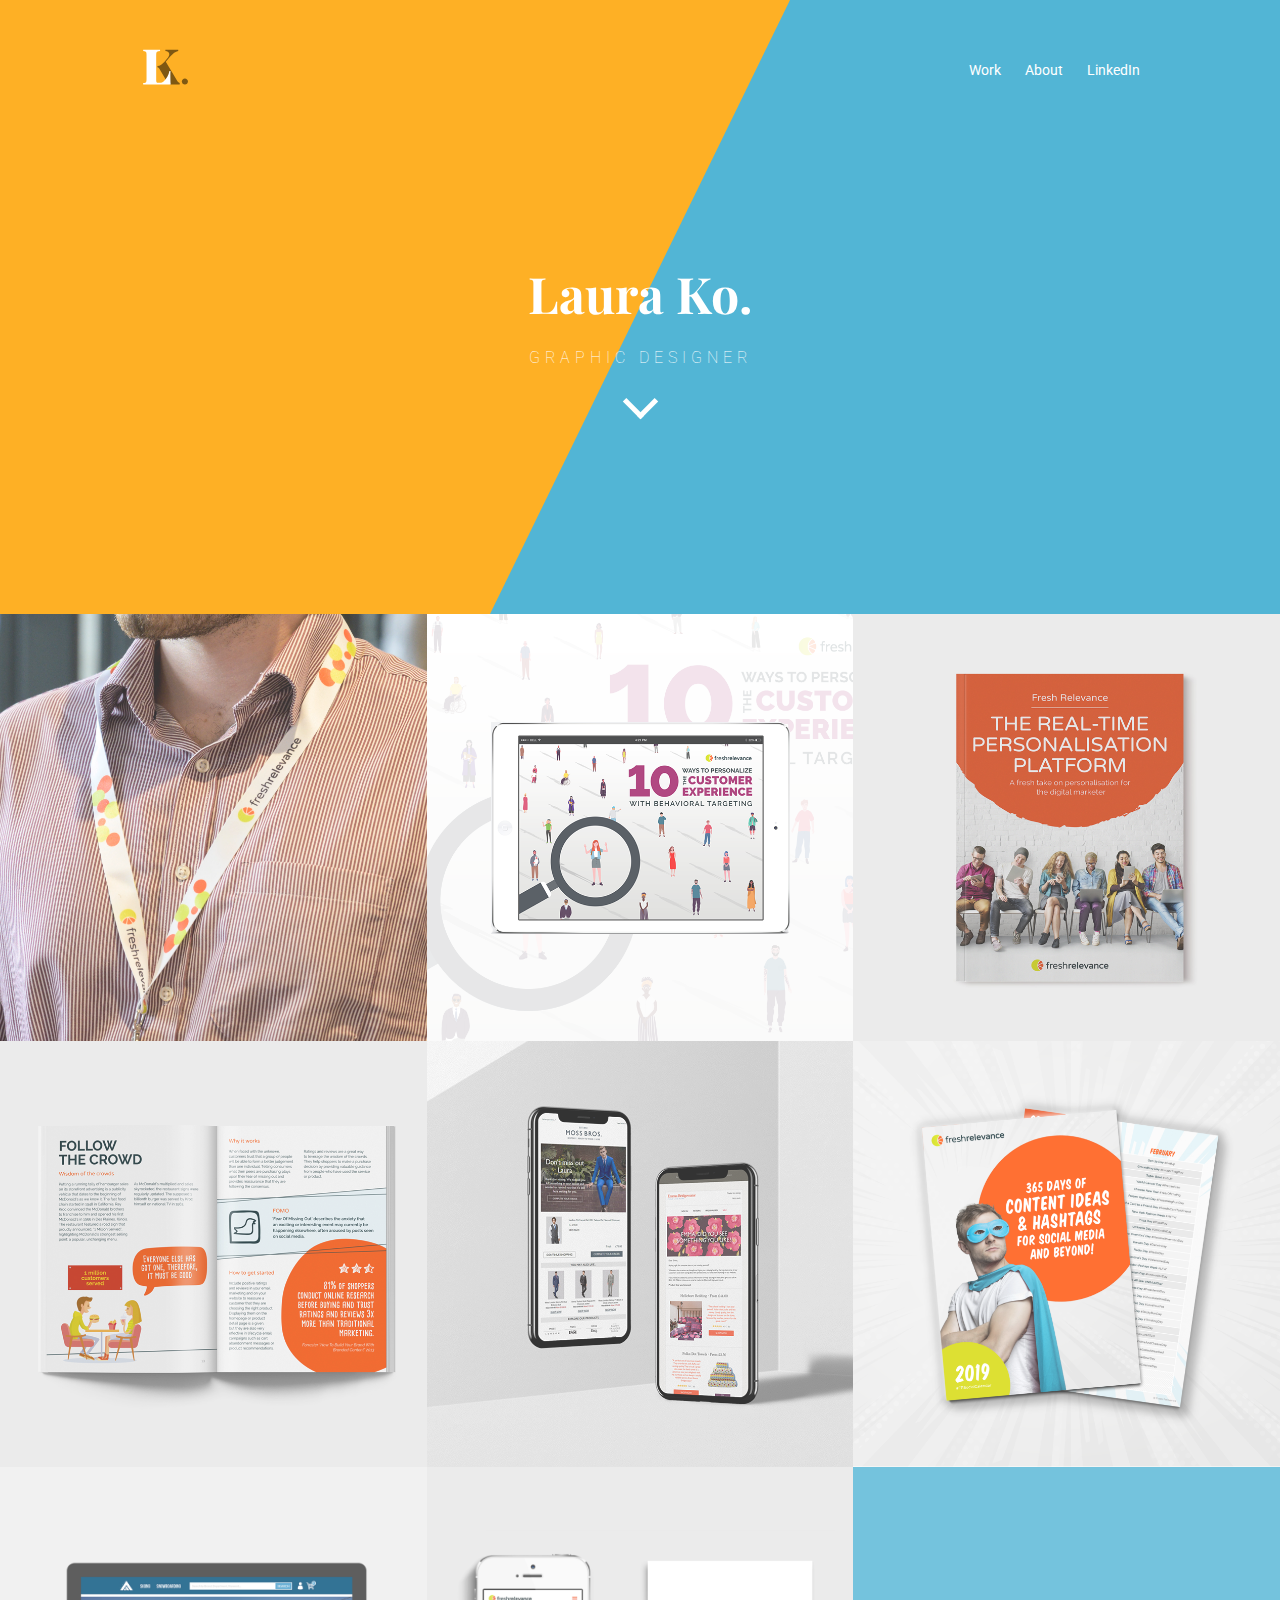
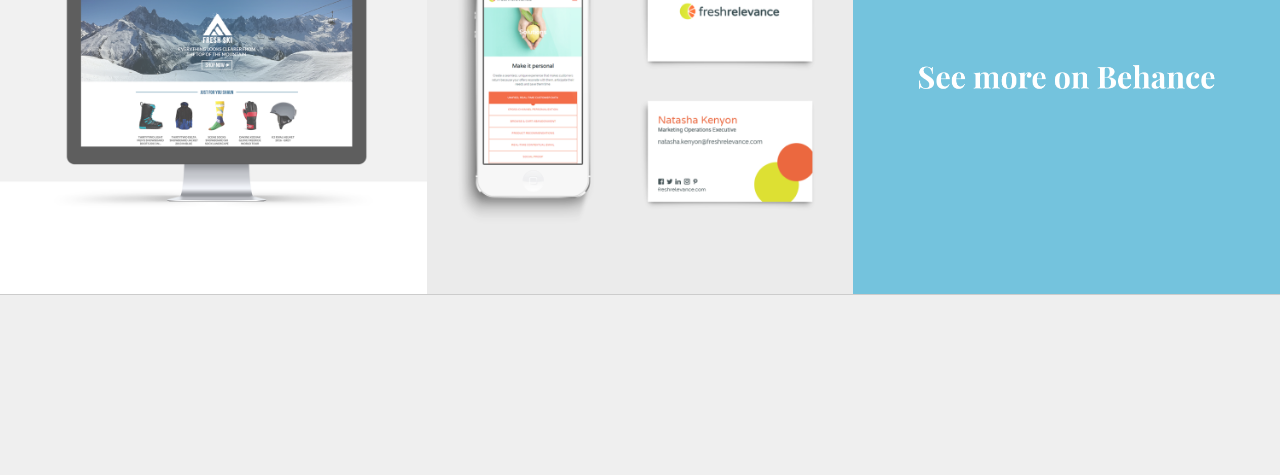
==== index.html @ 440d7120 "Update index.html" ====
<html>
  <head>
    <meta name="viewport" content="width=device-width, initial-scale=1.0">
    <link rel="stylesheet" type="text/css" href="style.css?822504">
    <title>Laura Ko</title>


      <script type="application/x-javascript" src="./laurako.js?245245"></script>


  </head>
  <body>


    <header class="big-header">
        <nav>
            <div class="left">
              <a class="title" href="/"><img src="./images/logo.svg" height="50%"/></a>
            </div>
            <div class="right">
              <ul>
                <li><a href="/">Work</a></li>
                <li><a href="/about">About</a></li>
                <li><a target="_blank" href="https://www.linkedin.com/in/lauradilley/">LinkedIn</a></li>
              </ul>
            </div>
          </nav>
      <h1>Laura Ko.</h1>
      <p class="bigkern">GRAPHIC DESIGNER</p>
      <a href="#" onclick="scrollToView();return false;"><i class="down"></i></a>
    </header>

    <main class="big">
      <div id="posts" class="grid">
	<a href="projects/fresh-ideas-live/"><img src="images/Event-Square.png" /></a>
	<a href="projects/10-ways/"><img src="images/10WaysTo-Square.png" /></a>
        <a href="projects/fresh-relevance-brochure/"><img src="images/Brochure-Square.png" /></a>
        <a href="projects/ebook-and-report-designs/"><img src="images/eBook-Square.png" /></a>
	<a href="projects/email/"><img src="images/Emails-Square.png" /></a>
	<a href="projects/calendar/"><img src="images/Calendar-Square.png" /></a>
        <a href="projects/fresh-ski/"><img src="images/Fresh-Ski-Square.png" /></a>
        <a href="projects/fresh-relevance/"><img src="images/FreshRelevance-Square.png" /></a>
       
       
        <a target="_blank" href="https://www.linkedin.com/in/lauradilley/"><img src="images/behance-square.png" /></a>
      </div>
    </main>

    <footer>
	    <p>Website created by <a target="_blank" href="https://dilley.io">Bobby Dilley</a>.</p>
    </footer>
  </body>
</html>
---- style.css ----
@import url('https://fonts.googleapis.com/css?family=Roboto:300,400,500&display=swap');
@import url('https://fonts.googleapis.com/css?family=Playfair+Display:400,700&display=swap');
body {
  margin:0px 0px 180px 0px;
  padding:0;
  font-family: 'Roboto', sans-serif;
  color:#525252;
  background-color:#efefef;
}

header h1 {
  font-family: 'Playfair Display', serif;


  display:block;
  color:#FFF;
  font-size:50px;
  font-weight:400;
  margin-bottom:0;

}
h2 {
  font-size: 18px;
}

.button {
  border:1px solid #fff;
  border-radius:3px;
  padding:10px;
  text-decoration:none;
  color:#fff;
  margin-top:15px;
  display:inline-block;
  font-size:14px;
}

.button:hover {
  text-decoration:none;
  background-color:#fff;
  color:#525252;
}

header {
  overflow:hidden;
  margin:0;
  background-color:#2086D4;
  display:block;
  width:1000px;
  padding-left:calc(50% - 500px);
  padding-right:calc(50% - 500px);
  color:#FFF;
  background-repeat:no-repeat;
  background-size:cover;
}

.big-header {
  padding-bottom:200px;
}

a.title img {
  margin-top:17px;
}

a.title:hover {
  border:0;
}

header.big-header h1 {
  margin-top:20px;
}

a {
  color:#2086D4;
  text-decoration:none;
}

a:hover {
  text-decoration:underline;
}

footer {
  width:100%;
  margin:0px 0px 60px 0px;
  display:block;
  position:fixed;
  bottom:0px;
  z-index: -1;
}
footer>p {
  font-size:14px;
  text-align: center;
}

nav {
  height:80px;
  line-height:80px;
}

header h1 {
  margin-top:0;
  font-weight:700;
}

header p {
  font-weight:100;
  letter-spacing:2px;
}

.bigkern {
  letter-spacing:5px;
}


nav .title {
  font-family: 'Roboto Slab', serif;
  font-size:18px;
}


section.rule {
  border-top:1px solid #efefef;
  padding-top:60px;
  margin-top:60px;
  margin-bottom:60px;
}

nav ul {
  list-style:none;
  margin:0;
  padding:0;
  display:inline-block;
}

nav li {
  display:inline;
  margin-left:20px;
}

nav a {
  color:inherit;
  text-decoration:none;
  font-size:14px;
  padding-bottom:5px;
}

nav a:hover {
  text-decoration:none;
  border-bottom:3px solid #fff;
}


header {
  padding-top:30px;
  padding-bottom:140px;
  text-align:center;
}

header.big-header h1 {
  padding-top:130px;
}

header h1 {
  padding-top:35px;
  padding-bottom:0;
}

header.small_header {
  padding-bottom:70px;
}

main {
  width:1000px;
  padding-left:calc(50% - 500px);
  padding-right:calc(50% - 500px);

  padding-top:40px;
  background-color:#fff;
  padding-bottom:20px;
  border-bottom:1px solid #ccc;
}

main section {
  width:800px;
  margin:auto;
  margin-top:100px;
  margin-bottom:100px;
}

p {
  line-height:30px;
}

.text_center {
  text-align:center;
}

.text_right {
  text-align:right;
}

main img {
  width:100%;
  margin-top:5px;
  margin-bottom:5px;
}

.left {
  float:left;
  text-align:left;
  width:48%;
  display:inline;
}

.right {
  float:right;
  text-align:right;
  width:48%;
  display:inline;
}

.big {
  width:100%;
  margin:0;
  padding:0;
  background-color:#fff;
}

.grid img {
  margin:0;
  padding:0;
  width:100%;
  opacity:0.8;
  transition: opacity .25s ease-in-out;
   -moz-transition: opacity .25s ease-in-out;
   -webkit-transition: opacity .25s ease-in-out;
}


.grid img:hover {
  opacity:1;
}

.grid {
  display: grid;
  grid-template-columns: auto auto auto;
  grid-gap:0;
  align-items: stretch;
}

@media only screen and (max-width: 1050px) {
  header, main, footer, nav, section, main section {
    padding-left:0;
    padding-right:0;
    margin-left:0;
    margin-right:0;
    width:90%;
    padding-left:5%;
    padding-right:5%;
    height:auto;
  }

  header {
    padding-top:40px;
    padding-bottom:70px;
  }

  .left {
    display:none;
    float:none;
   text-align:center !important;
   margin:0;
   padding:0;
   display:block;
    width:100%;
    padding-top:20px;
    margin-bottom:10px;
  }

  .left img{
    width:50px;
    padding:0;
    margin:0;
    height:auto;
  }

  nav {
   padding-top:20px;
   padding-bottom:30px;
	line-height:inherit;
  }

  .right {
	  float:none;
	  text-align:center !important;
	  margin:0;
	  padding:0;
	  display:block;
    width:100%;
    padding-top:20px;
    margin-bottom:10px;
  }

  nav li {
    margin-left:10px;
    margin-right:10px;
  }
  .grid {
    grid-template-columns:auto;
  }

  header.big-header h1 {
    padding-top:20px;
  }

  header h1 {
    padding-top:10px;
  }
}

i {
  border: solid white;
  border-width: 0px 5px 5px 0;
  display: inline-block;
  padding: 10px;
}

.down {
  transform: rotate(45deg);
  -webkit-transform: rotate(45deg);
}
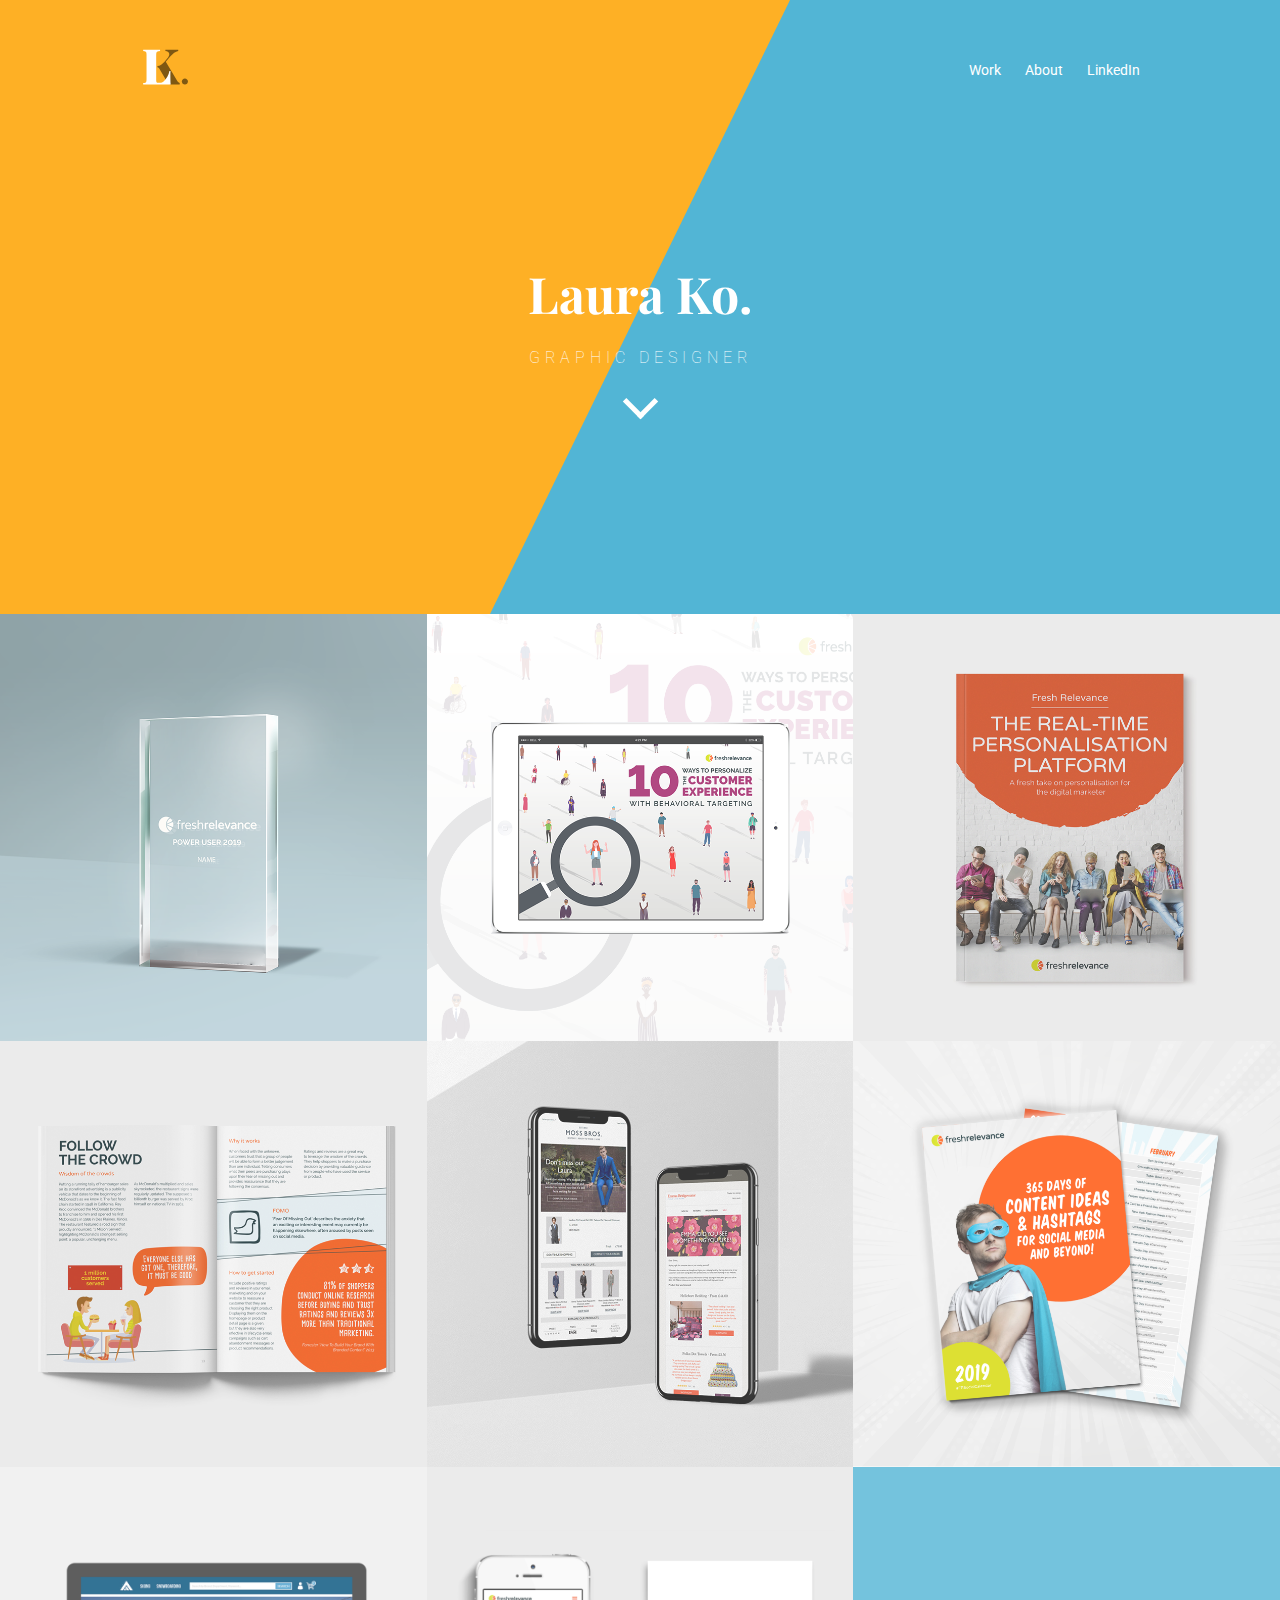
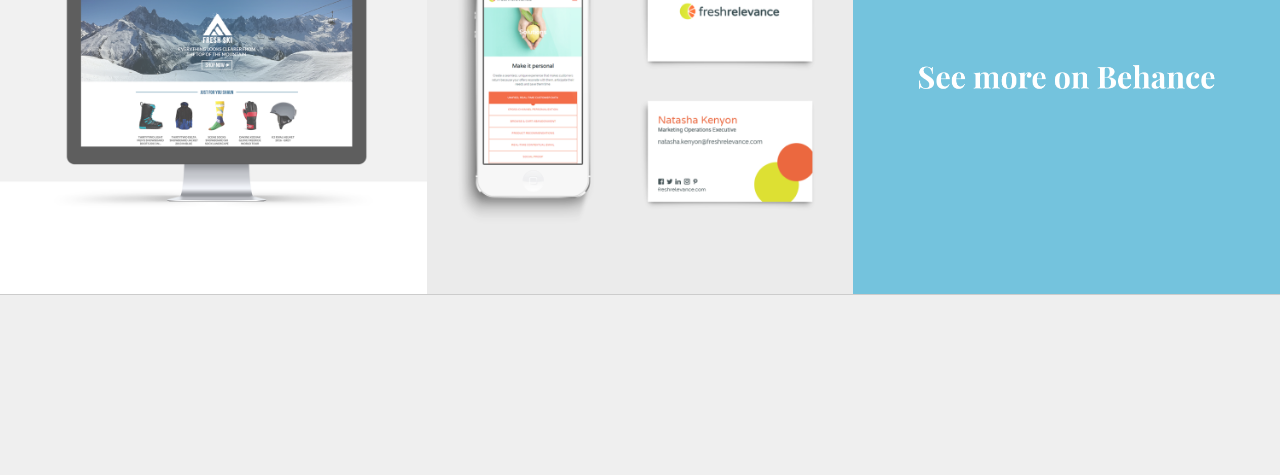
==== commit 46636c29: "Update index.html" ====
--- a/index.html
+++ b/index.html
@@ -32,7 +32,7 @@
 
     <main class="big">
       <div id="posts" class="grid">
-	<a href="projects/fresh-ideas-live/"><img src="images/Event-Square.png" /></a>
+	<a href="projects/fresh-ideas-live/"><img src="images/Awards-Square.png" /></a>
 	<a href="projects/10-ways/"><img src="images/10WaysTo-Square.png" /></a>
         <a href="projects/fresh-relevance-brochure/"><img src="images/Brochure-Square.png" /></a>
         <a href="projects/ebook-and-report-designs/"><img src="images/eBook-Square.png" /></a>
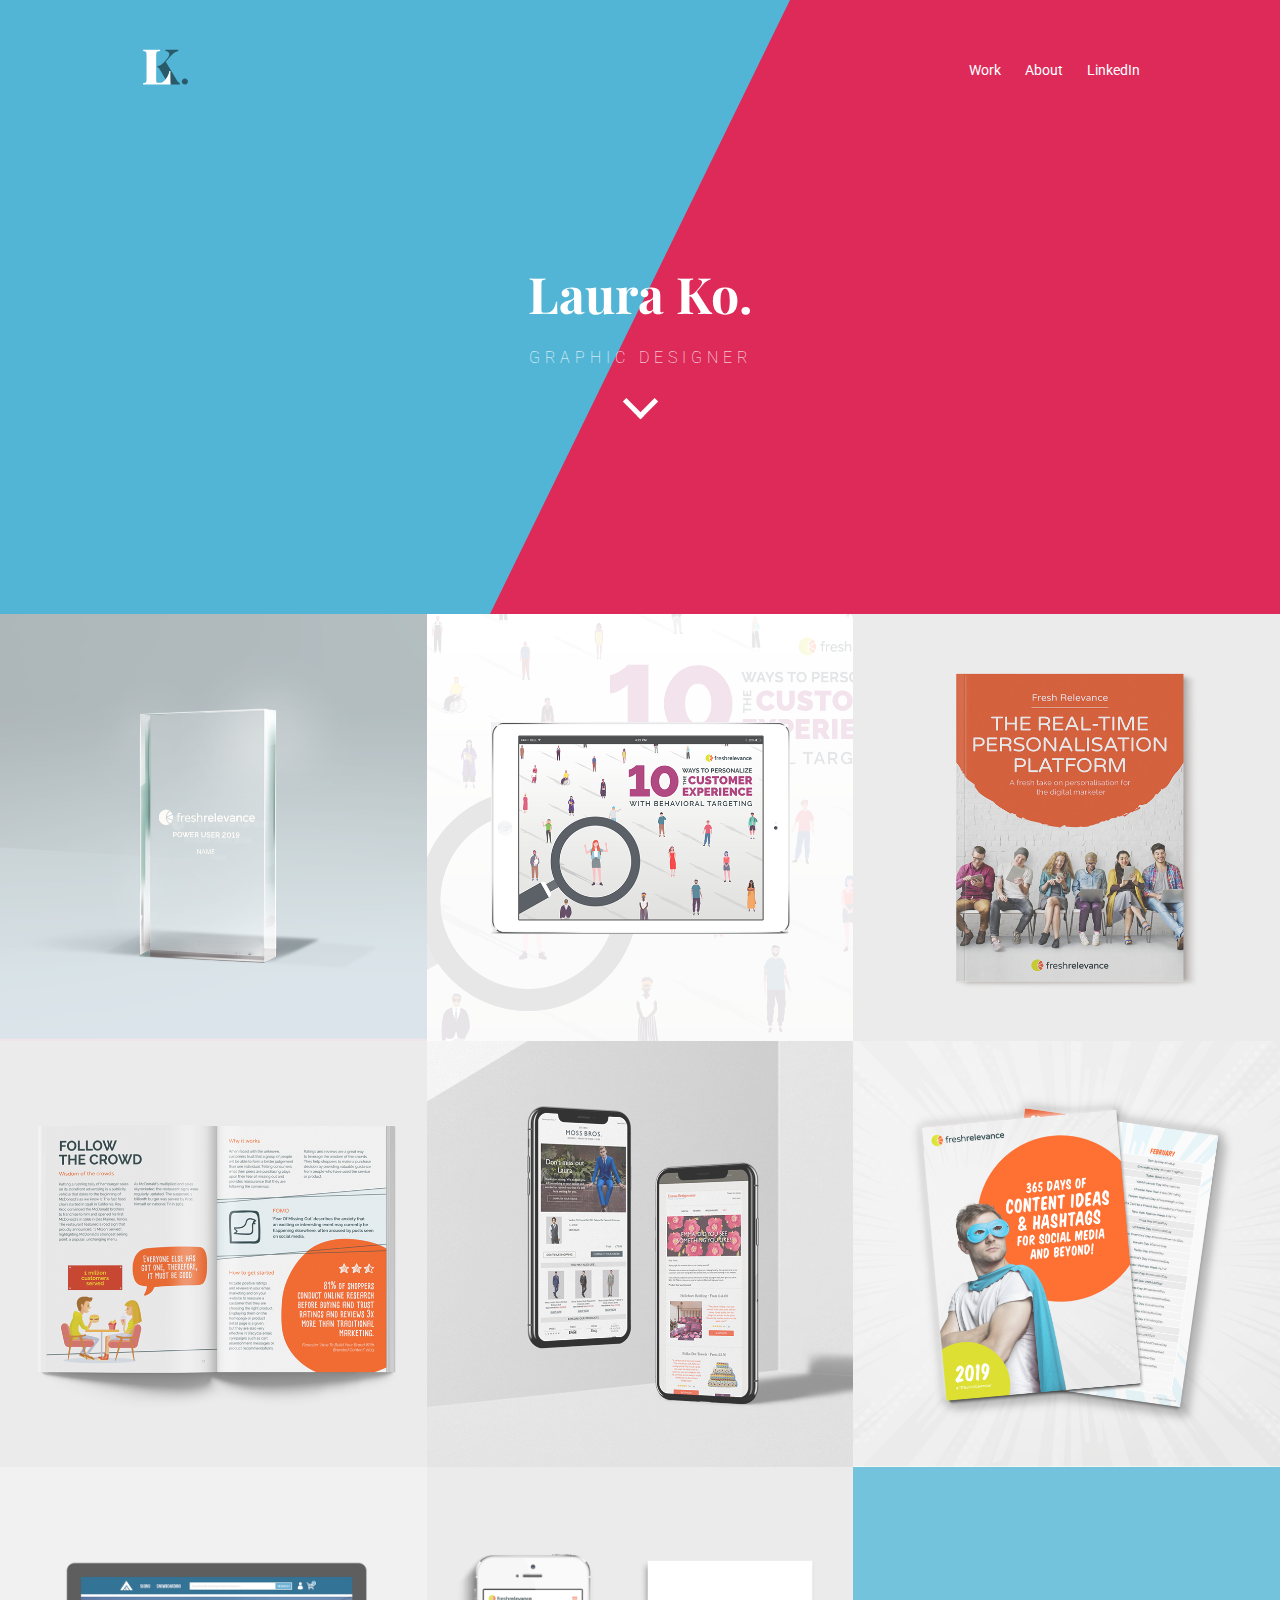
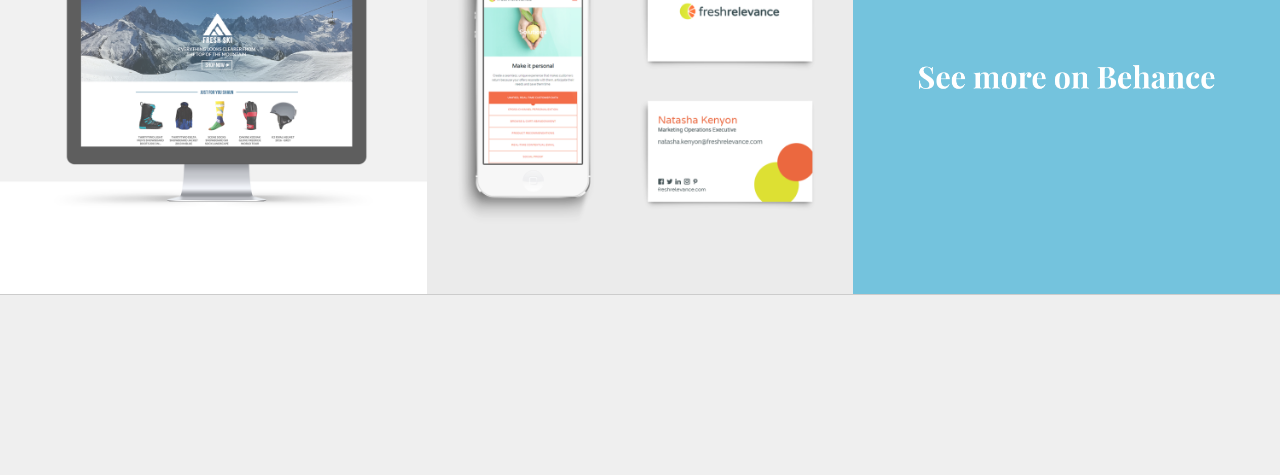
==== commit dc6a2d87: "Update index.html" ====
--- a/index.html
+++ b/index.html
@@ -32,7 +32,7 @@
 
     <main class="big">
       <div id="posts" class="grid">
-	<a href="projects/fresh-ideas-live/"><img src="images/Awards-Square.png" /></a>
+	<a href="projects/fresh-ideas-live/"><img src="images/Award-Square.png" /></a>
 	<a href="projects/10-ways/"><img src="images/10WaysTo-Square.png" /></a>
         <a href="projects/fresh-relevance-brochure/"><img src="images/Brochure-Square.png" /></a>
         <a href="projects/ebook-and-report-designs/"><img src="images/eBook-Square.png" /></a>
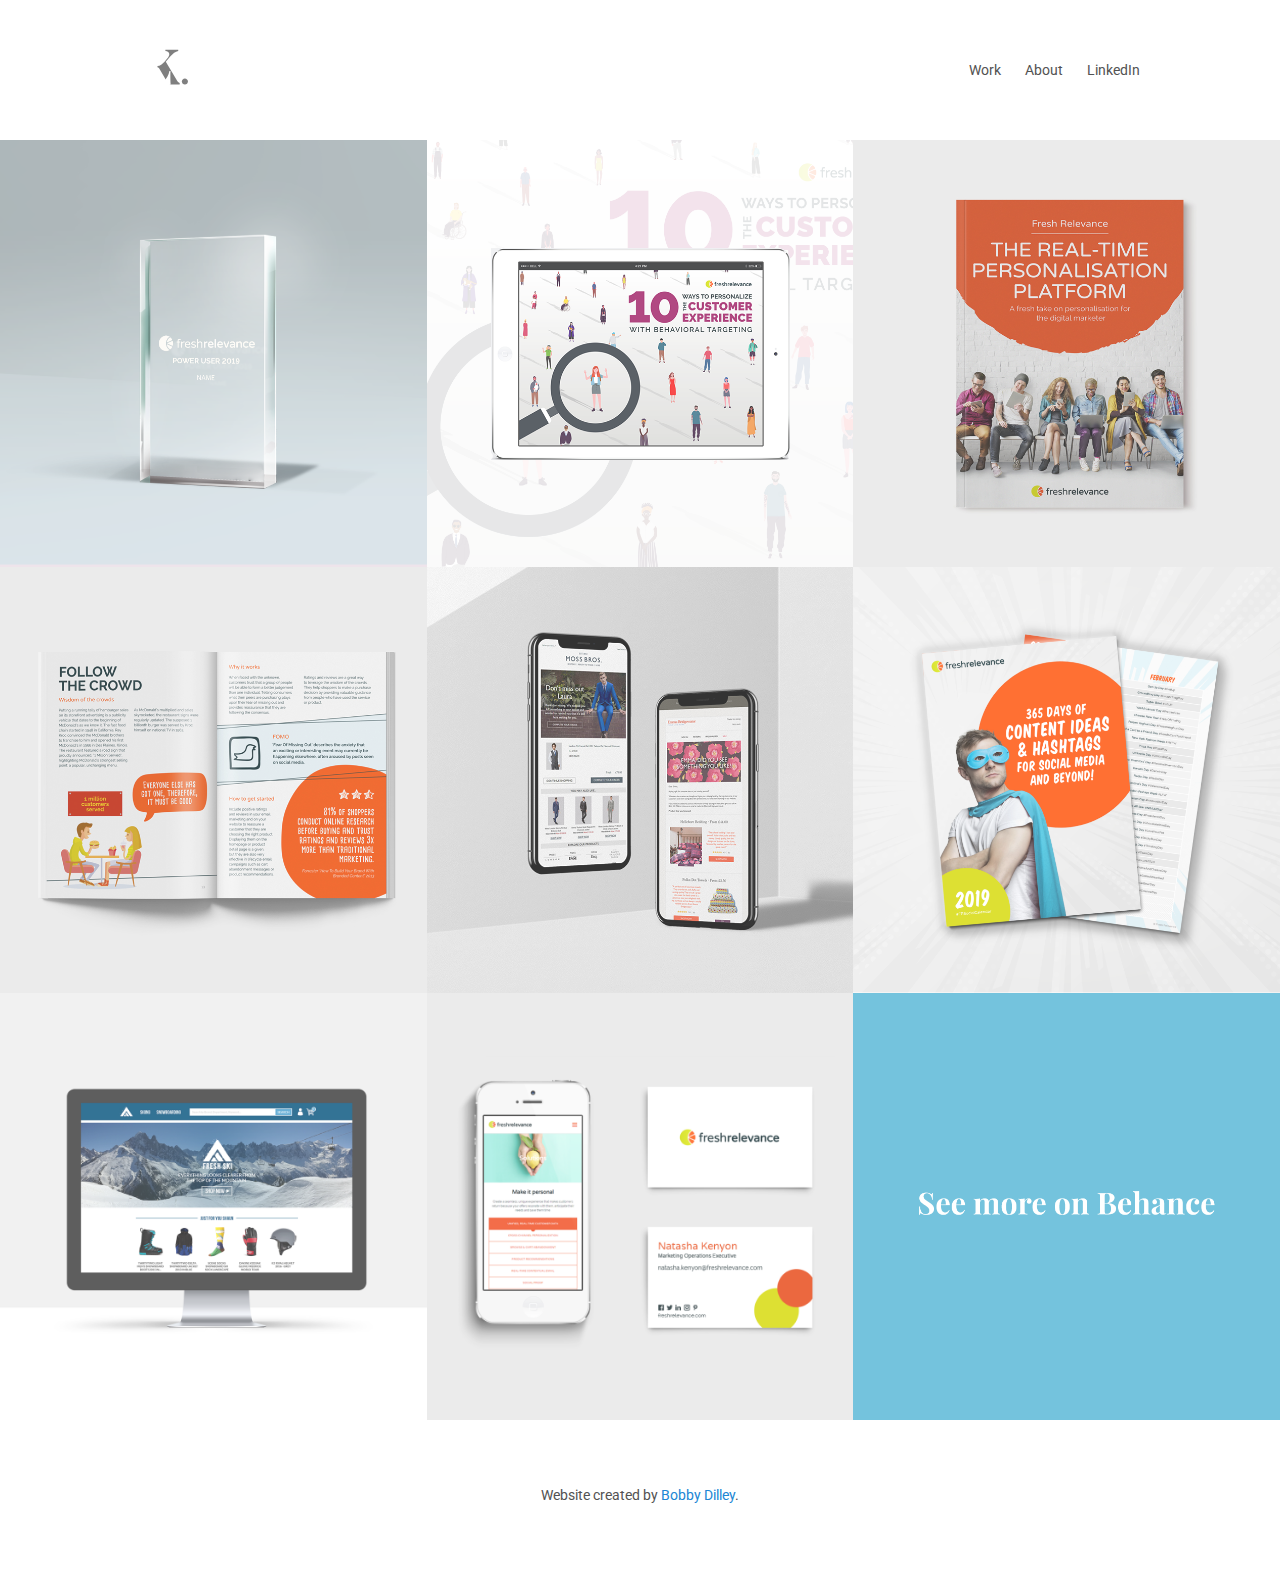
==== commit e28ec4ea: "Make site more simple" ====
--- a/index.html
+++ b/index.html
@@ -1,53 +1,47 @@
 <html>
-  <head>
-    <meta name="viewport" content="width=device-width, initial-scale=1.0">
-    <link rel="stylesheet" type="text/css" href="style.css?822504">
-    <title>Laura Ko</title>
+
+<head>
+  <meta name="viewport" content="width=device-width, initial-scale=1.0">
+  <link rel="stylesheet" type="text/css" href="style.css?822504">
+  <title>Laura Ko</title>
+  <script type="application/x-javascript" src="./laurako.js?245245"></script>
+</head>
+
+<body>
+  <header class="big-header">
+    <nav>
+      <div class="left">
+        <a class="title" href="/"><img src="./images/logo.svg" height="50%" /></a>
+      </div>
+      <div class="right">
+        <ul>
+          <li><a href="/">Work</a></li>
+          <li><a href="/about">About</a></li>
+          <li><a target="_blank" href="https://www.linkedin.com/in/lauradilley/">LinkedIn</a></li>
+        </ul>
+      </div>
+    </nav>
+  </header>
+
+  <main class="big">
+    <div id="posts" class="grid">
+      <a href="projects/fresh-ideas-live/"><img src="images/Award-Square.png" /></a>
+      <a href="projects/10-ways/"><img src="images/10WaysTo-Square.png" /></a>
+      <a href="projects/fresh-relevance-brochure/"><img src="images/Brochure-Square.png" /></a>
+      <a href="projects/ebook-and-report-designs/"><img src="images/eBook-Square.png" /></a>
+      <a href="projects/email/"><img src="images/Emails-Square.png" /></a>
+      <a href="projects/calendar/"><img src="images/Calendar-Square.png" /></a>
+      <a href="projects/fresh-ski/"><img src="images/Fresh-Ski-Square.png" /></a>
+      <a href="projects/fresh-relevance/"><img src="images/FreshRelevance-Square.png" /></a>
 
 
-      <script type="application/x-javascript" src="./laurako.js?245245"></script>
+      <a target="_blank" href="https://www.linkedin.com/in/lauradilley/"><img src="images/behance-square.png" /></a>
+    </div>
+  </main>
 
+  <footer>
+    <p>Website created by <a target="_blank" href="https://dilley.io">Bobby Dilley</a>.</p>
+  </footer>
+</body>
 
-  </head>
-  <body>
-
-
-    <header class="big-header">
-        <nav>
-            <div class="left">
-              <a class="title" href="/"><img src="./images/logo.svg" height="50%"/></a>
-            </div>
-            <div class="right">
-              <ul>
-                <li><a href="/">Work</a></li>
-                <li><a href="/about">About</a></li>
-                <li><a target="_blank" href="https://www.linkedin.com/in/lauradilley/">LinkedIn</a></li>
-              </ul>
-            </div>
-          </nav>
-      <h1>Laura Ko.</h1>
-      <p class="bigkern">GRAPHIC DESIGNER</p>
-      <a href="#" onclick="scrollToView();return false;"><i class="down"></i></a>
-    </header>
-
-    <main class="big">
-      <div id="posts" class="grid">
-	<a href="projects/fresh-ideas-live/"><img src="images/Award-Square.png" /></a>
-	<a href="projects/10-ways/"><img src="images/10WaysTo-Square.png" /></a>
-        <a href="projects/fresh-relevance-brochure/"><img src="images/Brochure-Square.png" /></a>
-        <a href="projects/ebook-and-report-designs/"><img src="images/eBook-Square.png" /></a>
-	<a href="projects/email/"><img src="images/Emails-Square.png" /></a>
-	<a href="projects/calendar/"><img src="images/Calendar-Square.png" /></a>
-        <a href="projects/fresh-ski/"><img src="images/Fresh-Ski-Square.png" /></a>
-        <a href="projects/fresh-relevance/"><img src="images/FreshRelevance-Square.png" /></a>
-       
-       
-        <a target="_blank" href="https://www.linkedin.com/in/lauradilley/"><img src="images/behance-square.png" /></a>
-      </div>
-    </main>
-
-    <footer>
-	    <p>Website created by <a target="_blank" href="https://dilley.io">Bobby Dilley</a>.</p>
-    </footer>
-  </body>
-</html>
+</html>--- a/style.css
+++ b/style.css
@@ -1,11 +1,10 @@
 @import url('https://fonts.googleapis.com/css?family=Roboto:300,400,500&display=swap');
 @import url('https://fonts.googleapis.com/css?family=Playfair+Display:400,700&display=swap');
 body {
-  margin:0px 0px 180px 0px;
+  margin:0;
   padding:0;
   font-family: 'Roboto', sans-serif;
   color:#525252;
-  background-color:#efefef;
 }
 
 header h1 {
@@ -13,7 +12,7 @@
 
 
   display:block;
-  color:#FFF;
+  color:#525252;
   font-size:50px;
   font-weight:400;
   margin-bottom:0;
@@ -41,24 +40,19 @@
 }
 
 header {
-  overflow:hidden;
-  margin:0;
-  background-color:#2086D4;
+  margin:0;
   display:block;
   width:1000px;
   padding-left:calc(50% - 500px);
   padding-right:calc(50% - 500px);
-  color:#FFF;
-  background-repeat:no-repeat;
-  background-size:cover;
-}
-
-.big-header {
-  padding-bottom:200px;
-}
+  background-color:white;
+}
+
+
 
 a.title img {
   margin-top:17px;
+
 }
 
 a.title:hover {
@@ -80,12 +74,10 @@
 
 footer {
   width:100%;
-  margin:0px 0px 60px 0px;
+  margin:60px 0;
   display:block;
-  position:fixed;
-  bottom:0px;
-  z-index: -1;
-}
+}
+
 footer>p {
   font-size:14px;
   text-align: center;
@@ -151,7 +143,7 @@
 
 header {
   padding-top:30px;
-  padding-bottom:140px;
+  padding-bottom:30px;
   text-align:center;
 }
 
@@ -172,11 +164,11 @@
   width:1000px;
   padding-left:calc(50% - 500px);
   padding-right:calc(50% - 500px);
-
+display:block;
   padding-top:40px;
   background-color:#fff;
   padding-bottom:20px;
-  border-bottom:1px solid #ccc;
+  margin-bottom:40px;
 }
 
 main section {
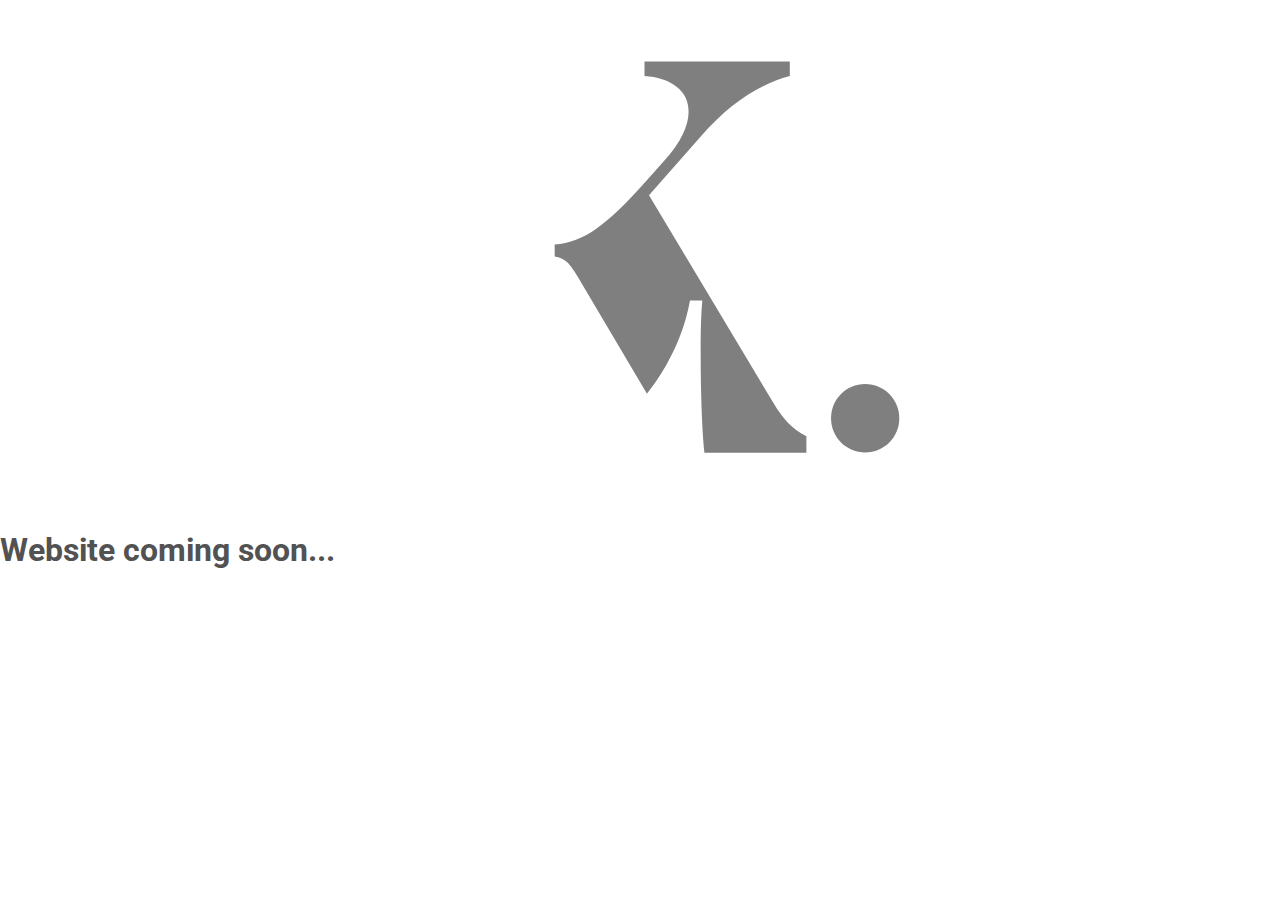
==== commit c24eaf2c: "Update index.html" ====
--- a/index.html
+++ b/index.html
@@ -9,39 +9,13 @@
 
 <body>
   <header class="big-header">
-    <nav>
-      <div class="left">
-        <a class="title" href="/"><img src="./images/logo.svg" height="50%" /></a>
-      </div>
-      <div class="right">
-        <ul>
-          <li><a href="/">Work</a></li>
-          <li><a href="/about">About</a></li>
-          <li><a target="_blank" href="https://www.linkedin.com/in/lauradilley/">LinkedIn</a></li>
-        </ul>
-      </div>
-    </nav>
+    <center><img src="./images/logo.svg" height="50%" /></center>
   </header>
 
   <main class="big">
-    <div id="posts" class="grid">
-      <a href="projects/fresh-ideas-live/"><img src="images/Award-Square.png" /></a>
-      <a href="projects/10-ways/"><img src="images/10WaysTo-Square.png" /></a>
-      <a href="projects/fresh-relevance-brochure/"><img src="images/Brochure-Square.png" /></a>
-      <a href="projects/ebook-and-report-designs/"><img src="images/eBook-Square.png" /></a>
-      <a href="projects/email/"><img src="images/Emails-Square.png" /></a>
-      <a href="projects/calendar/"><img src="images/Calendar-Square.png" /></a>
-      <a href="projects/fresh-ski/"><img src="images/Fresh-Ski-Square.png" /></a>
-      <a href="projects/fresh-relevance/"><img src="images/FreshRelevance-Square.png" /></a>
-
-
-      <a target="_blank" href="https://www.linkedin.com/in/lauradilley/"><img src="images/behance-square.png" /></a>
-    </div>
+   <h1>Website coming soon...</h1>
   </main>
 
-  <footer>
-    <p>Website created by <a target="_blank" href="https://dilley.io">Bobby Dilley</a>.</p>
-  </footer>
 </body>
 
-</html>+</html>
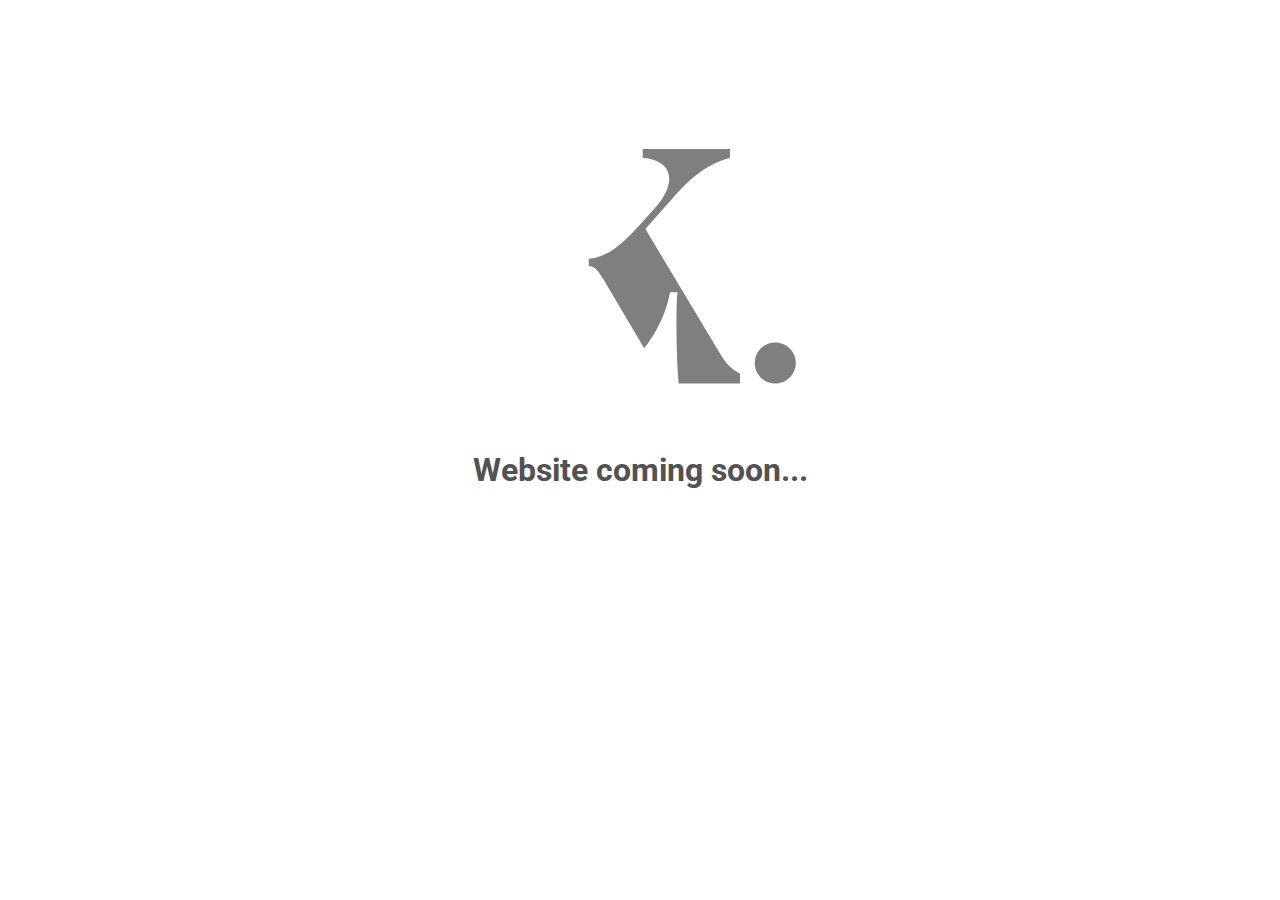
==== commit 8e614171: "Update index.html" ====
--- a/index.html
+++ b/index.html
@@ -9,11 +9,11 @@
 
 <body>
   <header class="big-header">
-    <center><img src="./images/logo.svg" height="50%" /></center>
+    <center><img src="./images/logo.svg" height="30%" style="margin-top:100px;" /></center>
   </header>
 
   <main class="big">
-   <h1>Website coming soon...</h1>
+   <center><h1>Website coming soon...</h1></center>
   </main>
 
 </body>
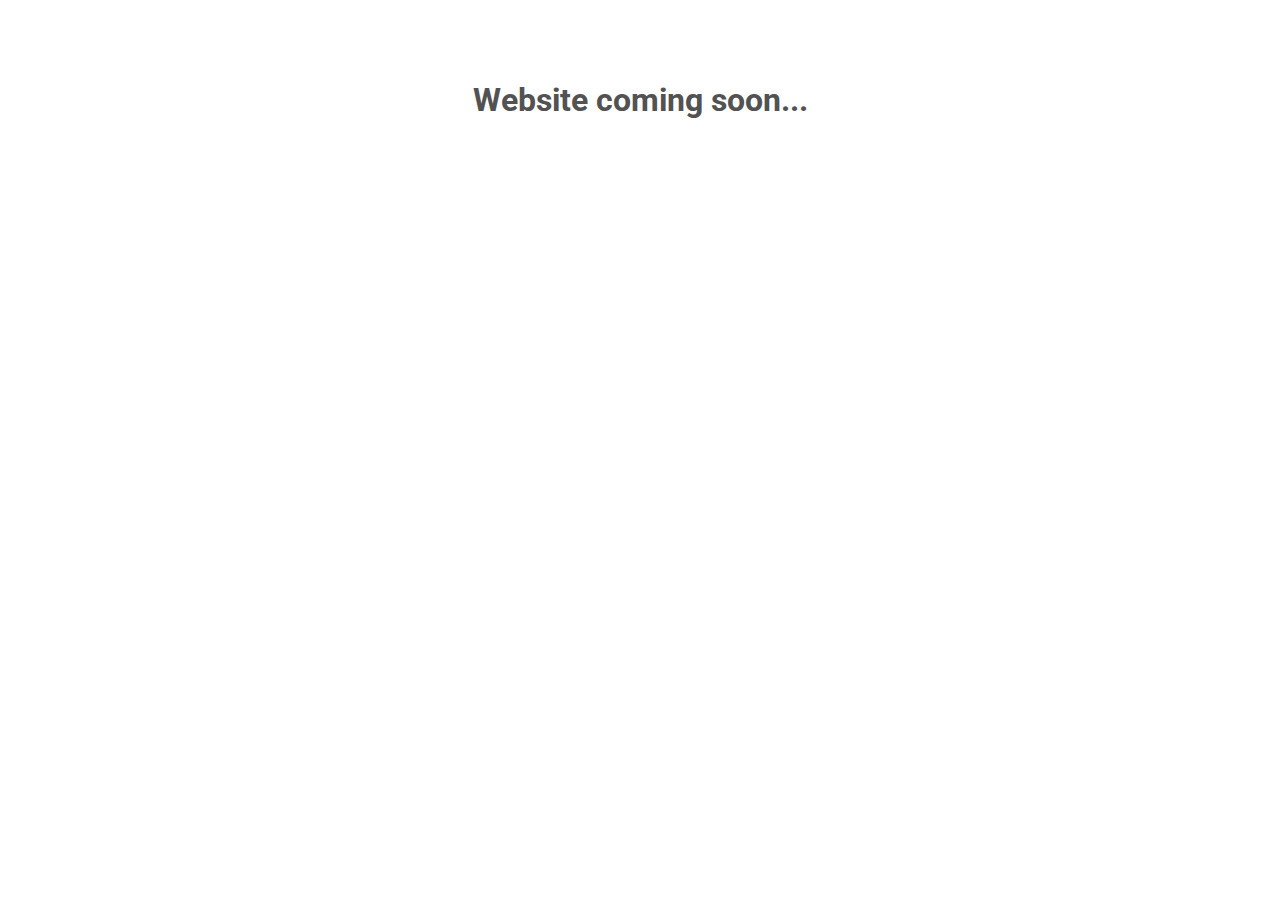
==== commit ec2ed26d: "Update index.html" ====
--- a/index.html
+++ b/index.html
@@ -9,7 +9,7 @@
 
 <body>
   <header class="big-header">
-    <center><img src="./images/logo.svg" height="30%" style="margin-top:100px;" /></center>
+ 
   </header>
 
   <main class="big">
